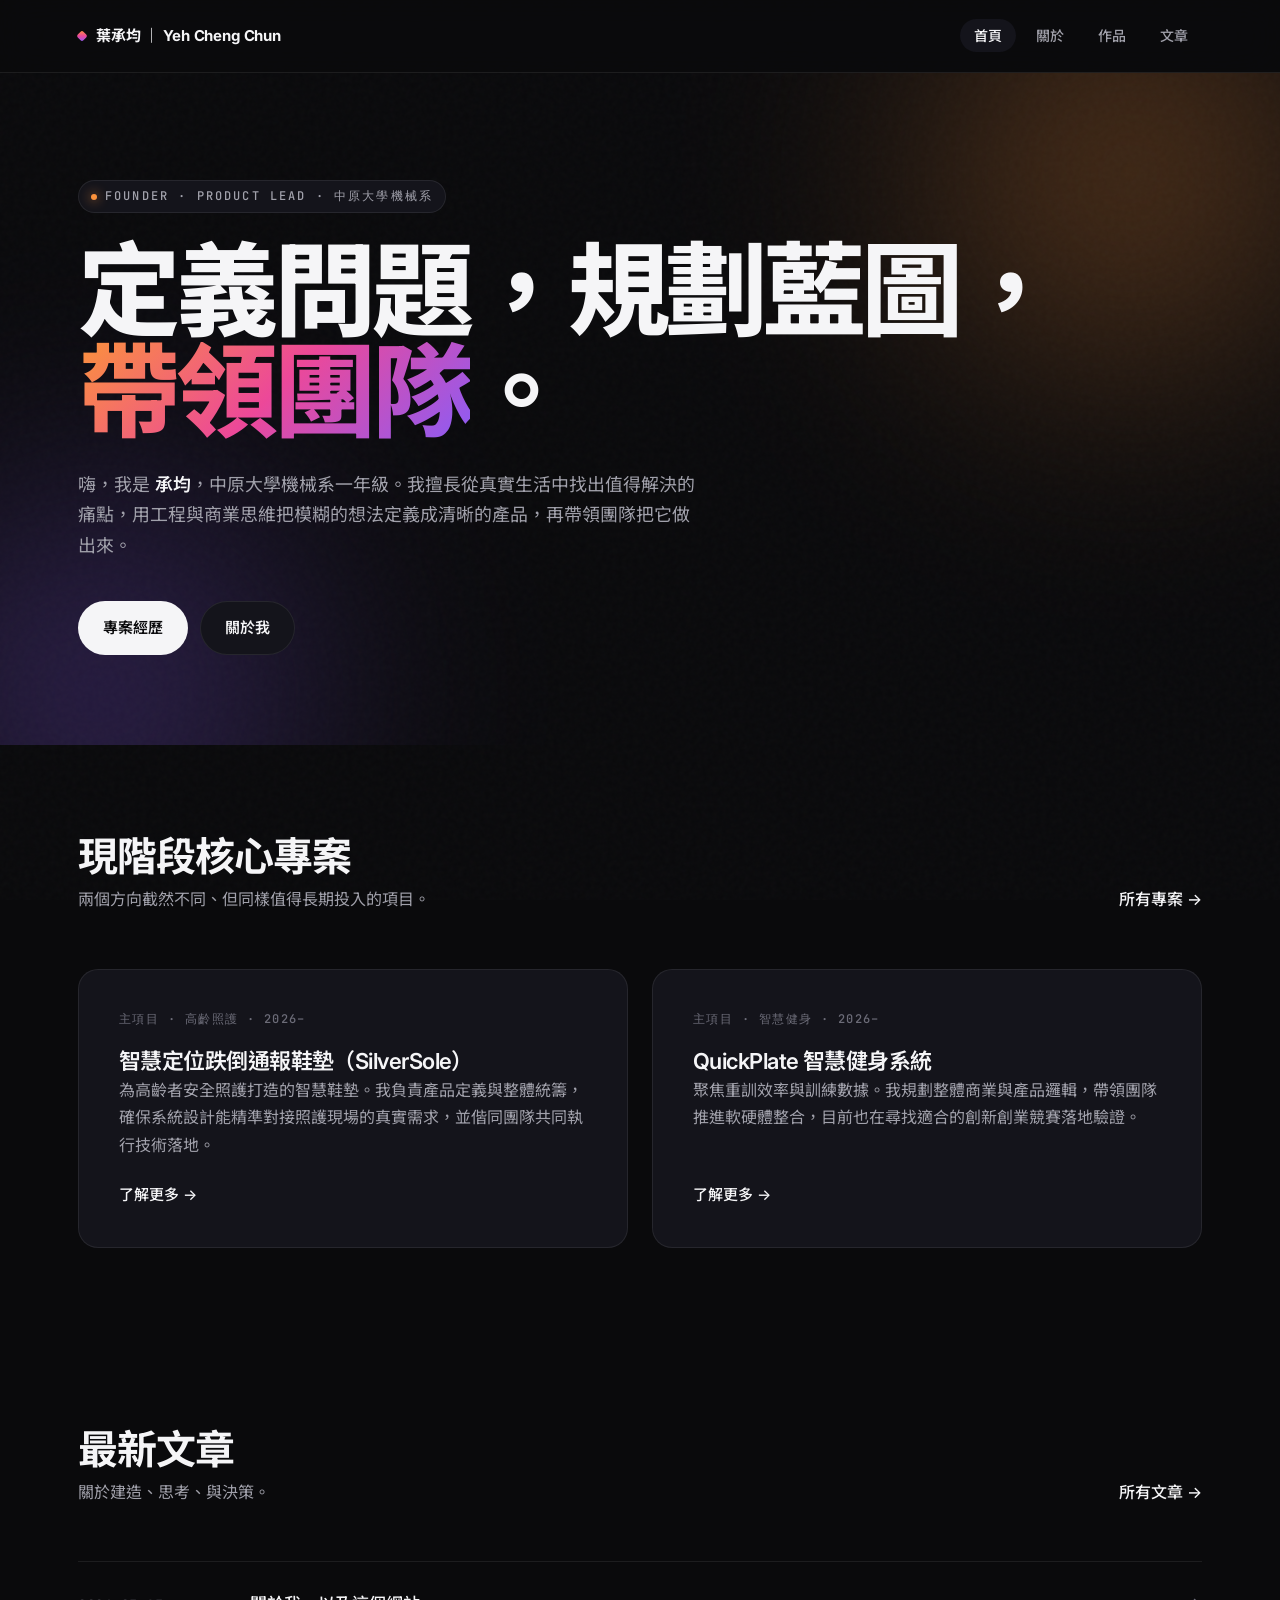
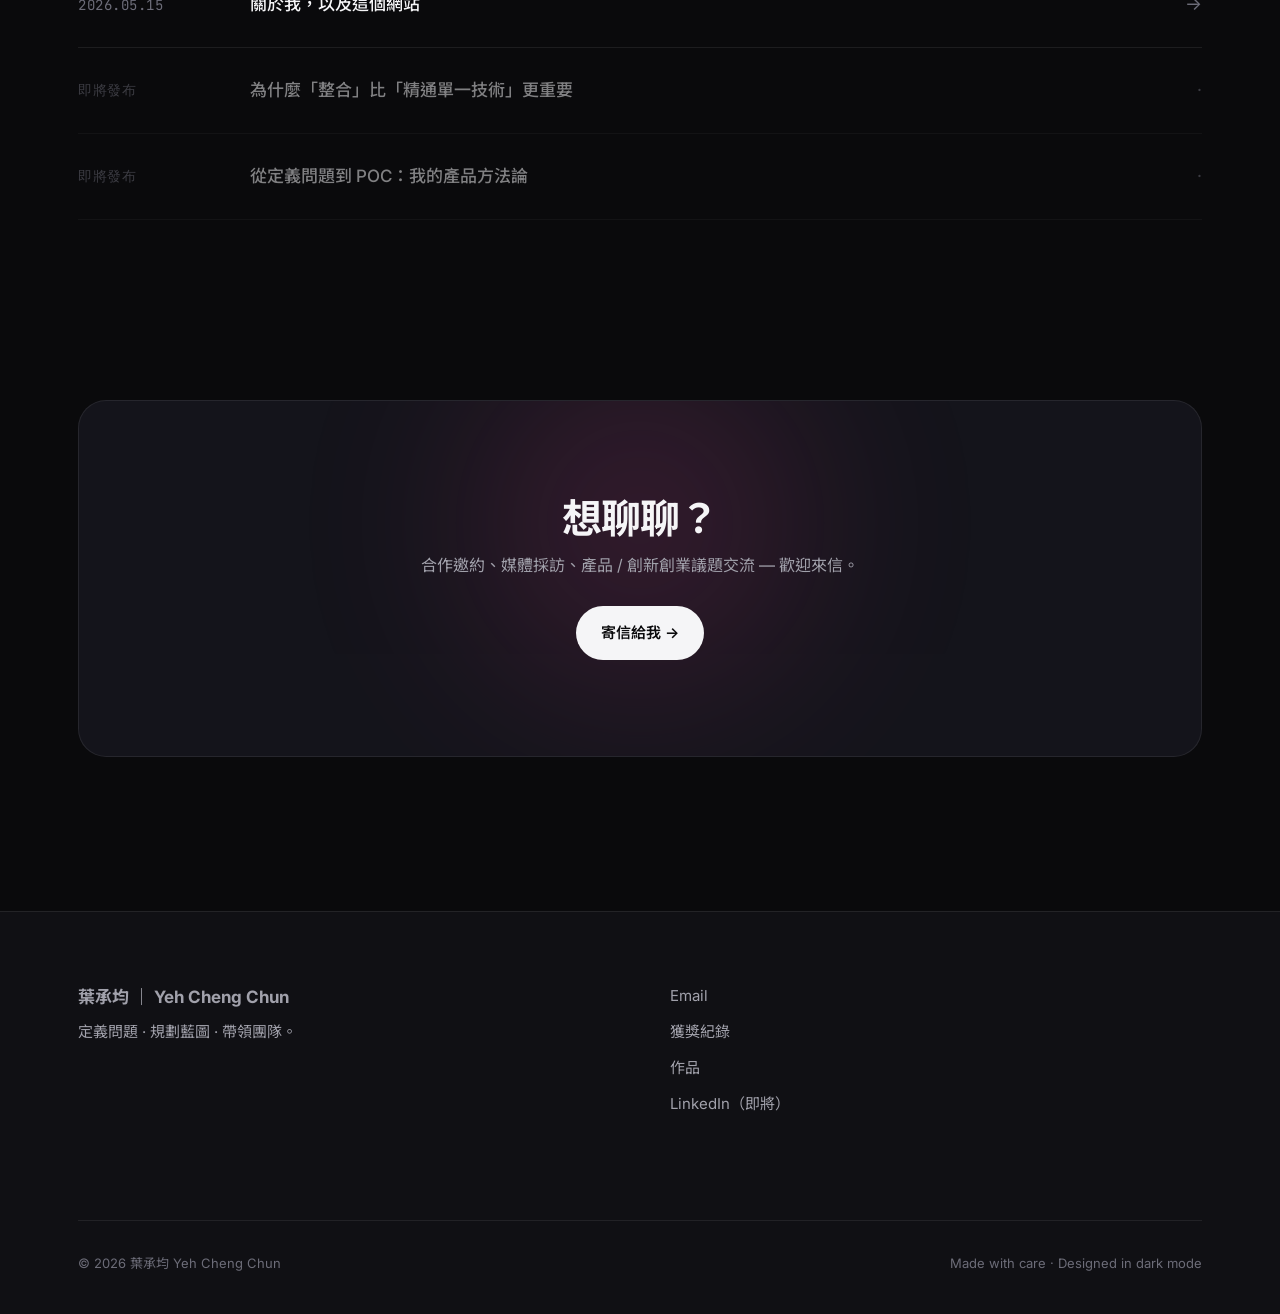
==== index.html @ b26250c7 "Initial commit: personal site (HTML/CSS/JS)" ====
<!DOCTYPE html>
<html lang="zh-Hant">
<head>
  <meta charset="UTF-8" />
  <meta name="viewport" content="width=device-width, initial-scale=1.0" />
  <meta name="description" content="葉承均 Yeh Cheng Chun — 大一學生、團隊發起人、產品規劃者。定義問題、規劃藍圖、帶領團隊。" />
  <meta name="theme-color" content="#0a0a0c" />
  <title>葉承均 Yeh Cheng Chun</title>
  <link rel="preconnect" href="https://fonts.googleapis.com" />
  <link rel="preconnect" href="https://fonts.gstatic.com" crossorigin />
  <link href="https://fonts.googleapis.com/css2?family=Inter:wght@400;500;600;700;800;900&family=JetBrains+Mono:wght@400;500;600&family=Noto+Sans+TC:wght@400;500;700;900&display=swap" rel="stylesheet" />
  <link rel="stylesheet" href="css/style.css" />
</head>
<body>
  <header class="site-header">
    <div class="container header-inner">
      <a href="index.html" class="brand">葉承均 ｜ Yeh Cheng Chun</a>
      <nav class="site-nav" aria-label="主導覽">
        <button class="nav-toggle" aria-expanded="false" aria-controls="primary-nav">
          <span class="sr-only">開啟選單</span>
          <span class="hamburger"></span>
        </button>
        <ul id="primary-nav" class="nav-list">
          <li><a href="index.html" class="active">首頁</a></li>
          <li><a href="about.html">關於</a></li>
          <li><a href="portfolio.html">作品</a></li>
          <li><a href="blog.html">文章</a></li>
        </ul>
      </nav>
    </div>
  </header>

  <main>
    <section class="hero">
      <div class="container">
        <span class="eyebrow hero-eyebrow">Founder · Product Lead · 中原大學機械系</span>
        <h1 class="hero-title reveal">
          定義問題，規劃藍圖，<br />
          <span class="gradient-text">帶領團隊</span>。
        </h1>
        <p class="hero-lead reveal">
          嗨，我是 <strong>承均</strong>，中原大學機械系一年級。我擅長從真實生活中找出值得解決的痛點，用工程與商業思維把模糊的想法定義成清晰的產品，再帶領團隊把它做出來。
        </p>
        <div class="hero-actions reveal">
          <a href="portfolio.html" class="btn btn-primary"><span>專案經歷</span></a>
          <a href="about.html" class="btn btn-ghost">關於我</a>
        </div>
      </div>
    </section>

    <section class="section">
      <div class="container">
        <div class="section-header reveal">
          <div>
            <h2>現階段核心專案</h2>
            <p>兩個方向截然不同、但同樣值得長期投入的項目。</p>
          </div>
          <a href="portfolio.html" class="text-link">所有專案 →</a>
        </div>
        <div class="grid grid-2">
          <article class="card card-lg reveal">
            <p class="card-tag">主項目 · 高齡照護 · 2026–</p>
            <h3 class="card-title">智慧定位跌倒通報鞋墊（SilverSole）</h3>
            <p class="card-desc">為高齡者安全照護打造的智慧鞋墊。我負責產品定義與整體統籌，確保系統設計能精準對接照護現場的真實需求，並偕同團隊共同執行技術落地。</p>
            <a href="portfolio.html#silversole" class="card-link">了解更多 →</a>
          </article>
          <article class="card card-lg reveal">
            <p class="card-tag">主項目 · 智慧健身 · 2026–</p>
            <h3 class="card-title">QuickPlate 智慧健身系統</h3>
            <p class="card-desc">聚焦重訓效率與訓練數據。我規劃整體商業與產品邏輯，帶領團隊推進軟硬體整合，目前也在尋找適合的創新創業競賽落地驗證。</p>
            <a href="portfolio.html#quickplate" class="card-link">了解更多 →</a>
          </article>
        </div>
      </div>
    </section>

    <section class="section">
      <div class="container">
        <div class="section-header reveal">
          <div>
            <h2>最新文章</h2>
            <p>關於建造、思考、與決策。</p>
          </div>
          <a href="blog.html" class="text-link">所有文章 →</a>
        </div>
        <ul class="post-list reveal">
          <li class="post-item">
            <a href="blog/welcome.html" class="post-row">
              <span class="post-date">2026.05.15</span>
              <span class="post-title">關於我，以及這個網站</span>
              <span class="post-arrow">→</span>
            </a>
          </li>
          <li class="post-item placeholder">
            <div class="post-row">
              <span class="post-date">即將發布</span>
              <span class="post-title">為什麼「整合」比「精通單一技術」更重要</span>
              <span class="post-arrow">·</span>
            </div>
          </li>
          <li class="post-item placeholder">
            <div class="post-row">
              <span class="post-date">即將發布</span>
              <span class="post-title">從定義問題到 POC：我的產品方法論</span>
              <span class="post-arrow">·</span>
            </div>
          </li>
        </ul>
      </div>
    </section>

    <section class="section cta-section">
      <div class="container">
        <div class="cta-card reveal">
          <h2>想聊聊？</h2>
          <p>合作邀約、媒體採訪、產品 / 創新創業議題交流 — 歡迎來信。</p>
          <a href="mailto:ricky951102@gmail.com" class="btn btn-primary"><span>寄信給我 →</span></a>
        </div>
      </div>
    </section>
  </main>

  <footer class="site-footer">
    <div class="container footer-inner">
      <div>
        <p class="footer-brand">葉承均 ｜ Yeh Cheng Chun</p>
        <p class="footer-desc">定義問題 · 規劃藍圖 · 帶領團隊。</p>
      </div>
      <div class="footer-links">
        <a href="mailto:ricky951102@gmail.com">Email</a>
        <a href="about.html#awards">獲獎紀錄</a>
        <a href="portfolio.html">作品</a>
        <a href="#" target="_blank" rel="noopener">LinkedIn（即將）</a>
      </div>
      <p class="footer-copy">
        <span>© <span id="year">2026</span> 葉承均 Yeh Cheng Chun</span>
        <span>Made with care · Designed in dark mode</span>
      </p>
    </div>
  </footer>

  <script src="js/main.js"></script>
</body>
</html>
---- css/style.css ----
/* =====================================================
   Ricky Yeh · 葉承均 Personal Site
   Design system v2 — dark, editorial, gradient accents
   ===================================================== */

/* ---------- Reset ---------- */
*, *::before, *::after { box-sizing: border-box; }
html { -webkit-text-size-adjust: 100%; -webkit-font-smoothing: antialiased; -moz-osx-font-smoothing: grayscale; scroll-behavior: smooth; }
body { margin: 0; min-height: 100vh; }
img, svg { max-width: 100%; display: block; }
button { font: inherit; cursor: pointer; background: none; border: 0; color: inherit; }
a { color: inherit; text-decoration: none; }
ul, ol { list-style: none; padding: 0; margin: 0; }

/* ---------- Tokens ---------- */
:root {
  /* Surfaces */
  --bg: #0a0a0c;
  --bg-soft: #101014;
  --surface: #14141b;
  --surface-2: #1a1a23;
  --border: rgba(255,255,255,0.08);
  --border-strong: rgba(255,255,255,0.16);

  /* Text */
  --text: #f5f5f7;
  --text-muted: #a1a1ab;
  --text-soft: #6c6c78;

  /* Accent gradient */
  --accent-1: #fb923c;   /* warm orange */
  --accent-2: #ec4899;   /* pink */
  --accent-3: #8b5cf6;   /* violet */
  --accent-glow: rgba(251,146,60,0.18);

  --gradient: linear-gradient(135deg, var(--accent-1) 0%, var(--accent-2) 50%, var(--accent-3) 100%);
  --gradient-soft: linear-gradient(135deg, rgba(251,146,60,0.10) 0%, rgba(236,72,153,0.10) 50%, rgba(139,92,246,0.10) 100%);

  /* Fonts */
  --font-sans: 'Inter', 'Noto Sans TC', -apple-system, BlinkMacSystemFont, 'Segoe UI', Roboto, 'Helvetica Neue', Arial, 'Microsoft JhengHei', sans-serif;
  --font-display: 'Inter', 'Noto Sans TC', sans-serif;
  --font-mono: 'JetBrains Mono', 'SF Mono', Monaco, Consolas, monospace;

  /* Layout */
  --container: 1180px;
  --container-narrow: 760px;
  --radius-sm: 6px;
  --radius: 12px;
  --radius-lg: 20px;
  --radius-xl: 28px;

  /* Motion */
  --ease: cubic-bezier(0.16, 1, 0.3, 1);
  --transition: 250ms var(--ease);
}

/* ---------- Base ---------- */
body {
  font-family: var(--font-sans);
  background: var(--bg);
  color: var(--text);
  line-height: 1.6;
  font-size: 16px;
  overflow-x: hidden;
}

/* Subtle noise/grain texture */
body::before {
  content: '';
  position: fixed;
  inset: 0;
  pointer-events: none;
  z-index: 1;
  opacity: 0.025;
  background-image: url("data:image/svg+xml,%3Csvg viewBox='0 0 200 200' xmlns='http://www.w3.org/2000/svg'%3E%3Cfilter id='n'%3E%3CfeTurbulence type='fractalNoise' baseFrequency='0.85' numOctaves='3' /%3E%3C/filter%3E%3Crect width='100%25' height='100%25' filter='url(%23n)' /%3E%3C/svg%3E");
}

.container {
  width: 100%;
  max-width: var(--container);
  margin: 0 auto;
  padding: 0 28px;
  position: relative;
  z-index: 2;
}
.container.narrow { max-width: var(--container-narrow); }

.sr-only {
  position: absolute; width: 1px; height: 1px; padding: 0; margin: -1px;
  overflow: hidden; clip: rect(0,0,0,0); white-space: nowrap; border: 0;
}

/* ---------- Typography ---------- */
h1, h2, h3, h4 {
  margin: 0 0 0.5em;
  font-family: var(--font-display);
  font-weight: 700;
  letter-spacing: -0.025em;
  line-height: 1.1;
  color: var(--text);
}
h1 { font-size: clamp(2.5rem, 6vw, 4.5rem); font-weight: 800; }
h2 { font-size: clamp(1.75rem, 3.5vw, 2.5rem); }
h3 { font-size: 1.25rem; font-weight: 600; }
p { margin: 0 0 1em; color: var(--text-muted); }
strong { color: var(--text); font-weight: 600; }

.eyebrow {
  display: inline-flex; align-items: center; gap: 8px;
  font-family: var(--font-mono);
  font-size: 0.75rem;
  font-weight: 500;
  letter-spacing: 0.18em;
  text-transform: uppercase;
  color: var(--text-muted);
  padding: 6px 12px;
  background: var(--surface);
  border: 1px solid var(--border);
  border-radius: 999px;
}
.eyebrow::before {
  content: '';
  width: 6px; height: 6px;
  background: var(--accent-1);
  border-radius: 50%;
  box-shadow: 0 0 12px var(--accent-1);
}

.lead {
  font-size: clamp(1.0625rem, 1.5vw, 1.25rem);
  color: var(--text-muted);
  line-height: 1.7;
  max-width: 640px;
}

.gradient-text {
  background: var(--gradient);
  -webkit-background-clip: text;
  background-clip: text;
  color: transparent;
  -webkit-text-fill-color: transparent;
}

.text-link {
  display: inline-flex; align-items: center; gap: 6px;
  color: var(--text);
  font-weight: 500;
  position: relative;
  transition: gap var(--transition), color var(--transition);
}
.text-link::after {
  content: '';
  position: absolute;
  left: 0; right: 0; bottom: -2px;
  height: 1px;
  background: linear-gradient(90deg, var(--accent-1), var(--accent-2));
  transform: scaleX(0);
  transform-origin: left;
  transition: transform var(--transition);
}
.text-link:hover { gap: 10px; }
.text-link:hover::after { transform: scaleX(1); }

/* ---------- Header ---------- */
.site-header {
  position: fixed;
  top: 0; left: 0; right: 0;
  z-index: 50;
  background: rgba(10,10,12,0.7);
  backdrop-filter: saturate(180%) blur(20px);
  -webkit-backdrop-filter: saturate(180%) blur(20px);
  border-bottom: 1px solid var(--border);
}
.header-inner {
  display: flex; align-items: center; justify-content: space-between;
  height: 72px;
}
.brand {
  font-weight: 700;
  font-size: 0.9375rem;
  letter-spacing: -0.01em;
  display: flex; align-items: center; gap: 10px;
}
.brand::before {
  content: '';
  width: 8px; height: 8px;
  background: var(--gradient);
  border-radius: 2px;
  transform: rotate(45deg);
}

.nav-list {
  display: flex; gap: 6px;
  align-items: center;
}
.nav-list a {
  font-size: 0.875rem; font-weight: 500;
  color: var(--text-muted);
  padding: 8px 14px;
  border-radius: 999px;
  transition: color var(--transition), background var(--transition);
}
.nav-list a:hover { color: var(--text); background: var(--surface); }
.nav-list a.active {
  color: var(--text);
  background: var(--surface);
}

.nav-toggle {
  display: none;
  width: 40px; height: 40px;
  align-items: center; justify-content: center;
  border-radius: 999px;
  background: var(--surface);
  border: 1px solid var(--border);
}
.hamburger,
.hamburger::before,
.hamburger::after {
  display: block; width: 18px; height: 1.5px;
  background: var(--text);
  position: relative;
  transition: transform var(--transition), background var(--transition);
}
.hamburger::before, .hamburger::after { content: ''; position: absolute; left: 0; }
.hamburger::before { top: -5px; }
.hamburger::after { top: 5px; }
.nav-toggle[aria-expanded="true"] .hamburger { background: transparent; }
.nav-toggle[aria-expanded="true"] .hamburger::before { transform: translateY(5px) rotate(45deg); }
.nav-toggle[aria-expanded="true"] .hamburger::after { transform: translateY(-5px) rotate(-45deg); }

main { padding-top: 72px; }

/* ---------- Hero ---------- */
.hero {
  position: relative;
  padding: clamp(80px, 12vh, 140px) 0 clamp(60px, 10vh, 100px);
  overflow: hidden;
}
.hero::before,
.hero::after {
  content: '';
  position: absolute;
  width: 600px; height: 600px;
  border-radius: 50%;
  filter: blur(120px);
  opacity: 0.4;
  pointer-events: none;
  z-index: 0;
}
.hero::before {
  top: -200px; right: -150px;
  background: radial-gradient(circle, var(--accent-1) 0%, transparent 70%);
}
.hero::after {
  bottom: -250px; left: -200px;
  background: radial-gradient(circle, var(--accent-3) 0%, transparent 70%);
}
.hero .container { position: relative; z-index: 2; }
.hero-eyebrow { margin-bottom: 28px; }
.hero-title {
  margin: 0 0 28px;
  font-size: clamp(2.75rem, 8vw, 6.5rem);
  font-weight: 800;
  letter-spacing: -0.04em;
  line-height: 0.98;
  max-width: 1000px;
}
.hero-title .gradient-text { display: inline-block; }
.hero-lead {
  font-size: clamp(1.0625rem, 1.4vw, 1.25rem);
  color: var(--text-muted);
  max-width: 620px;
  margin-bottom: 40px;
  line-height: 1.7;
}
.hero-actions {
  display: flex; gap: 12px; flex-wrap: wrap;
}

/* Stats row in hero */
.stats {
  margin-top: clamp(60px, 8vh, 96px);
  display: grid;
  grid-template-columns: repeat(auto-fit, minmax(140px, 1fr));
  gap: 1px;
  background: var(--border);
  border: 1px solid var(--border);
  border-radius: var(--radius-lg);
  overflow: hidden;
}
.stat {
  background: var(--bg);
  padding: 32px 24px;
  transition: background var(--transition);
}
.stat:hover { background: var(--surface); }
.stat-value {
  font-size: clamp(2rem, 4vw, 3rem);
  font-weight: 800;
  letter-spacing: -0.04em;
  line-height: 1;
  margin-bottom: 8px;
  background: var(--gradient);
  -webkit-background-clip: text;
  background-clip: text;
  color: transparent;
  -webkit-text-fill-color: transparent;
}
.stat-label {
  font-size: 0.8125rem;
  color: var(--text-muted);
  letter-spacing: 0.02em;
}

/* ---------- Buttons ---------- */
.btn {
  display: inline-flex; align-items: center; justify-content: center;
  gap: 8px;
  padding: 14px 24px;
  font-size: 0.9375rem; font-weight: 600;
  border-radius: 999px;
  border: 1px solid transparent;
  transition: all var(--transition);
  cursor: pointer;
}
.btn-primary {
  background: var(--text);
  color: var(--bg);
  position: relative;
  overflow: hidden;
}
.btn-primary::before {
  content: '';
  position: absolute;
  inset: 0;
  background: var(--gradient);
  opacity: 0;
  transition: opacity var(--transition);
  z-index: 0;
}
.btn-primary > * { position: relative; z-index: 1; }
.btn-primary:hover { color: var(--text); transform: translateY(-1px); }
.btn-primary:hover::before { opacity: 1; }

.btn-ghost {
  background: var(--surface);
  color: var(--text);
  border-color: var(--border);
}
.btn-ghost:hover {
  background: var(--surface-2);
  border-color: var(--border-strong);
  transform: translateY(-1px);
}

/* ---------- Page Hero ---------- */
.page-hero {
  position: relative;
  padding: clamp(72px, 10vh, 120px) 0 clamp(48px, 6vh, 80px);
  border-bottom: 1px solid var(--border);
}
.page-hero::before {
  content: '';
  position: absolute;
  top: -100px; right: -100px;
  width: 400px; height: 400px;
  border-radius: 50%;
  background: radial-gradient(circle, var(--accent-2) 0%, transparent 70%);
  filter: blur(100px);
  opacity: 0.2;
  pointer-events: none;
  z-index: 0;
}
.page-hero .container { position: relative; z-index: 2; }
.page-hero .eyebrow { margin-bottom: 24px; }
.page-hero h1 { margin-bottom: 16px; }

/* ---------- Sections ---------- */
.section {
  padding: clamp(64px, 10vh, 120px) 0;
  position: relative;
}
.section-header {
  display: flex; align-items: end; justify-content: space-between;
  gap: 24px; flex-wrap: wrap;
  margin-bottom: 56px;
}
.section-header h2 { margin: 0; }
.section-header p { margin: 8px 0 0; max-width: 520px; }

/* ---------- Cards / Grid ---------- */
.grid { display: grid; gap: 24px; }
.grid-2 { grid-template-columns: repeat(auto-fit, minmax(340px, 1fr)); }
.grid-3 { grid-template-columns: repeat(auto-fit, minmax(280px, 1fr)); }

.card {
  position: relative;
  background: var(--surface);
  border: 1px solid var(--border);
  border-radius: var(--radius-lg);
  padding: 32px;
  display: flex; flex-direction: column;
  transition: transform var(--transition), border-color var(--transition), background var(--transition);
  overflow: hidden;
}
.card::before {
  content: '';
  position: absolute;
  inset: 0;
  background: var(--gradient-soft);
  opacity: 0;
  transition: opacity var(--transition);
  pointer-events: none;
}
.card:hover {
  transform: translateY(-4px);
  border-color: var(--border-strong);
}
.card:hover::before { opacity: 1; }
.card > * { position: relative; z-index: 1; }

.card-lg { padding: 40px; }
.card-tag {
  font-family: var(--font-mono);
  font-size: 0.75rem; font-weight: 500;
  letter-spacing: 0.12em;
  text-transform: uppercase;
  color: var(--text-soft);
  margin: 0 0 20px;
}
.card-title { margin: 0 0 4px; font-size: 1.375rem; }
.card-subtitle {
  font-size: 0.9375rem;
  color: var(--text-muted);
  font-weight: 500;
  letter-spacing: 0.01em;
  margin: 0 0 20px;
  padding-left: 12px;
  border-left: 2px solid;
  border-image: linear-gradient(180deg, var(--accent-1), var(--accent-2)) 1;
}
.card-desc { color: var(--text-muted); margin: 0 0 24px; flex: 1; line-height: 1.7; }
.card-link {
  display: inline-flex; align-items: center; gap: 6px;
  font-weight: 500; font-size: 0.9375rem;
  color: var(--text);
  transition: gap var(--transition), color var(--transition);
}
.card-link:hover { gap: 10px; color: var(--accent-1); }

.card-meta {
  margin: 24px 0 0;
  padding-top: 24px;
  border-top: 1px solid var(--border);
  font-size: 0.875rem;
  color: var(--text-muted);
}
.card-meta li {
  display: flex; gap: 12px;
  padding: 6px 0;
}
.card-meta li::before {
  content: '·';
  color: var(--accent-1);
  font-weight: 700;
}
.card-meta a { color: var(--text); border-bottom: 1px solid var(--border); }
.card-meta a:hover { border-bottom-color: var(--accent-1); }

/* ---------- Post List ---------- */
.post-list {
  border-top: 1px solid var(--border);
}
.post-item {
  border-bottom: 1px solid var(--border);
  position: relative;
  transition: background var(--transition);
}
.post-item:hover { background: var(--surface); }
.post-row {
  display: grid;
  grid-template-columns: 140px 1fr auto;
  gap: 32px;
  align-items: center;
  padding: 28px 0;
  transition: padding var(--transition);
}
.post-item a.post-row:hover { padding-left: 16px; padding-right: 16px; }
.post-date {
  font-family: var(--font-mono);
  font-size: 0.875rem;
  color: var(--text-soft);
  letter-spacing: 0.04em;
}
.post-title {
  font-size: 1.0625rem;
  font-weight: 500;
  color: var(--text);
}
.post-arrow {
  color: var(--text-soft);
  font-size: 1.125rem;
}
.post-list-full .post-excerpt {
  color: var(--text-muted);
  margin: -12px 0 24px 172px;
  font-size: 0.9375rem;
}
.post-item.placeholder { opacity: 0.5; }
.post-item.placeholder:hover { background: transparent; }
.post-item.placeholder .post-row:hover { padding-left: 0; padding-right: 0; }

/* ---------- Bullet list ---------- */
.bullet-list {
  margin: 0 0 1.5em;
}
.bullet-list li {
  position: relative;
  padding: 4px 0 4px 24px;
  color: var(--text-muted);
  line-height: 1.7;
}
.bullet-list li::before {
  content: '';
  position: absolute;
  left: 0; top: 14px;
  width: 8px; height: 1px;
  background: var(--accent-1);
}
.bullet-list li strong { color: var(--text); }

/* ---------- Tags ---------- */
.tags { display: flex; flex-wrap: wrap; gap: 8px; margin: 0 0 2em; }
.tag {
  font-size: 0.8125rem;
  padding: 6px 14px;
  background: var(--surface);
  border: 1px solid var(--border);
  border-radius: 999px;
  color: var(--text-muted);
  transition: all var(--transition);
}
.tag:hover {
  border-color: var(--accent-1);
  color: var(--text);
}

/* ---------- Awards ---------- */
.sub-h {
  display: flex; align-items: center; gap: 12px;
  font-family: var(--font-mono);
  font-size: 0.8125rem;
  font-weight: 600;
  text-transform: uppercase;
  letter-spacing: 0.14em;
  color: var(--text-muted);
  margin: 3em 0 1.25em;
}
.sub-h::before {
  content: '';
  width: 24px; height: 1px;
  background: linear-gradient(90deg, var(--accent-1), transparent);
}

.muted-note {
  font-size: 0.9375rem;
  color: var(--text-soft);
  margin: -0.5em 0 1.5em;
}

.award-list {
  display: flex;
  flex-direction: column;
  gap: 0;
  border-top: 1px solid var(--border);
}
.award-list li {
  display: grid;
  grid-template-columns: 80px 1fr;
  gap: 24px;
  align-items: center;
  padding: 18px 4px;
  border-bottom: 1px solid var(--border);
  transition: padding var(--transition), background var(--transition);
}
.award-list li:hover {
  padding-left: 12px;
  padding-right: 12px;
  background: var(--surface);
}
.award-rank {
  font-family: var(--font-mono);
  font-size: 0.6875rem; font-weight: 700;
  letter-spacing: 0.06em;
  padding: 5px 0;
  border-radius: 999px;
  text-align: center;
  text-transform: uppercase;
}
.award-rank.rank-gold {
  background: var(--gradient);
  color: var(--bg);
}
.award-rank.rank-silver {
  background: var(--surface-2);
  color: var(--text);
  border: 1px solid var(--border-strong);
}
.award-rank.rank-honor,
.award-rank:not(.rank-gold):not(.rank-silver) {
  background: var(--surface);
  color: var(--text-muted);
  border: 1px solid var(--border);
}

/* ---------- CTA Section ---------- */
.cta-section {
  position: relative;
  overflow: hidden;
}
.cta-card {
  position: relative;
  border-radius: var(--radius-xl);
  padding: clamp(48px, 8vw, 96px) clamp(32px, 6vw, 64px);
  background: var(--surface);
  border: 1px solid var(--border);
  text-align: center;
  overflow: hidden;
}
.cta-card::before {
  content: '';
  position: absolute;
  top: -50%; left: 50%;
  width: 600px; height: 600px;
  transform: translateX(-50%);
  background: radial-gradient(circle, var(--accent-2) 0%, transparent 60%);
  filter: blur(80px);
  opacity: 0.2;
  pointer-events: none;
}
.cta-card > * { position: relative; z-index: 1; }
.cta-card h2 { margin: 0 0 12px; }
.cta-card p { margin: 0 auto 28px; max-width: 480px; }

/* ---------- Post Article ---------- */
.post { padding: 64px 0 96px; }
.post-header {
  margin-bottom: 56px;
  padding-bottom: 40px;
  border-bottom: 1px solid var(--border);
}
.post-header .post-date {
  display: block;
  margin-bottom: 24px;
}
.post-header h1 {
  font-size: clamp(2rem, 5vw, 3.5rem);
  margin-bottom: 16px;
}
.post-subtitle {
  font-size: 1.25rem;
  color: var(--text-muted);
  margin: 0;
}
.post-body {
  font-size: 1.0625rem;
  line-height: 1.8;
  color: var(--text-muted);
}
.post-body > * { color: var(--text-muted); }
.post-body h2 {
  font-size: 1.75rem;
  margin: 2.5em 0 0.75em;
  color: var(--text);
}
.post-body h3 {
  font-size: 1.25rem;
  margin: 2em 0 0.5em;
  color: var(--text);
}
.post-body strong { color: var(--text); }
.post-body a {
  color: var(--text);
  border-bottom: 1px solid var(--border-strong);
  transition: border-color var(--transition);
}
.post-body a:hover { border-bottom-color: var(--accent-1); }
.post-body ul, .post-body ol { padding-left: 1.5em; margin-bottom: 1.5em; }
.post-body ul li, .post-body ol li {
  margin-bottom: 0.5em;
  position: relative;
}
.post-body ul { list-style: none; padding-left: 0; }
.post-body ul li {
  padding-left: 24px;
}
.post-body ul li::before {
  content: '';
  position: absolute;
  left: 0; top: 14px;
  width: 8px; height: 1px;
  background: var(--accent-1);
}
.post-body blockquote {
  border-left: 2px solid;
  border-image: var(--gradient) 1;
  padding: 4px 0 4px 28px;
  margin: 2em 0;
  color: var(--text);
  font-size: 1.125rem;
  font-style: italic;
}
.post-body code {
  background: var(--surface);
  padding: 2px 8px;
  border-radius: var(--radius-sm);
  font-size: 0.9em;
  font-family: var(--font-mono);
  color: var(--accent-1);
}
.post-body pre {
  background: var(--surface);
  border: 1px solid var(--border);
  padding: 20px;
  border-radius: var(--radius);
  overflow-x: auto;
  font-size: 0.875rem;
}
.post-body pre code { background: none; padding: 0; color: var(--text); }

.post-nav {
  margin-top: 64px;
  padding-top: 32px;
  border-top: 1px solid var(--border);
}

/* ---------- Footer ---------- */
.site-footer {
  border-top: 1px solid var(--border);
  padding: 72px 0 40px;
  margin-top: 64px;
  background: var(--bg-soft);
  position: relative;
}
.footer-inner {
  display: grid;
  grid-template-columns: 1fr 1fr;
  gap: 48px;
  align-items: start;
}
.footer-brand {
  font-weight: 700;
  margin: 0 0 8px;
  font-size: 1.0625rem;
}
.footer-desc {
  color: var(--text-muted);
  margin: 0;
  font-size: 0.9375rem;
  max-width: 320px;
}
.footer-links {
  display: flex; flex-direction: column; gap: 12px;
  font-size: 0.9375rem;
}
.footer-links a {
  color: var(--text-muted);
  display: inline-flex; align-items: center; gap: 8px;
  transition: color var(--transition);
  width: fit-content;
}
.footer-links a:hover { color: var(--text); }
.footer-links a::before {
  content: '→';
  opacity: 0; margin-right: -16px;
  transition: opacity var(--transition), margin var(--transition);
}
.footer-links a:hover::before { opacity: 1; margin-right: 0; }
.footer-copy {
  grid-column: 1 / -1;
  font-size: 0.8125rem;
  color: var(--text-soft);
  margin: 56px 0 0;
  padding-top: 32px;
  border-top: 1px solid var(--border);
  display: flex;
  justify-content: space-between;
  flex-wrap: wrap;
  gap: 12px;
}

/* ---------- Reveal on scroll ---------- */
.reveal {
  opacity: 0;
  transform: translateY(24px);
  transition: opacity 700ms var(--ease), transform 700ms var(--ease);
}
.reveal.is-visible {
  opacity: 1;
  transform: translateY(0);
}

/* ---------- Responsive ---------- */
@media (max-width: 768px) {
  .container { padding: 0 20px; }
  .nav-toggle { display: flex; }
  .nav-list {
    position: absolute;
    top: 72px; left: 0; right: 0;
    flex-direction: column;
    gap: 4px;
    padding: 16px 20px 24px;
    background: rgba(10,10,12,0.95);
    backdrop-filter: blur(20px);
    -webkit-backdrop-filter: blur(20px);
    border-bottom: 1px solid var(--border);
    display: none;
  }
  .nav-list.open { display: flex; }
  .nav-list a {
    width: 100%;
    padding: 14px 16px;
    border-radius: var(--radius);
  }
  .hero { padding: 64px 0 48px; }
  .hero-title { font-size: clamp(2.5rem, 11vw, 3.5rem); }
  .stats { grid-template-columns: repeat(2, 1fr); }
  .stat { padding: 24px 16px; }
  .stat-value { font-size: 1.875rem; }
  .post-row {
    grid-template-columns: 1fr;
    gap: 6px; padding: 20px 0;
  }
  .post-arrow { display: none; }
  .post-list-full .post-excerpt { margin-left: 0; }
  .award-list li {
    grid-template-columns: 72px 1fr;
    gap: 16px;
    padding: 14px 4px;
  }
  .footer-inner { grid-template-columns: 1fr; gap: 32px; }
}

/* ---------- Print / Reduced motion ---------- */
@media (prefers-reduced-motion: reduce) {
  * { transition: none !important; animation: none !important; }
  .reveal { opacity: 1; transform: none; }
  html { scroll-behavior: auto; }
}
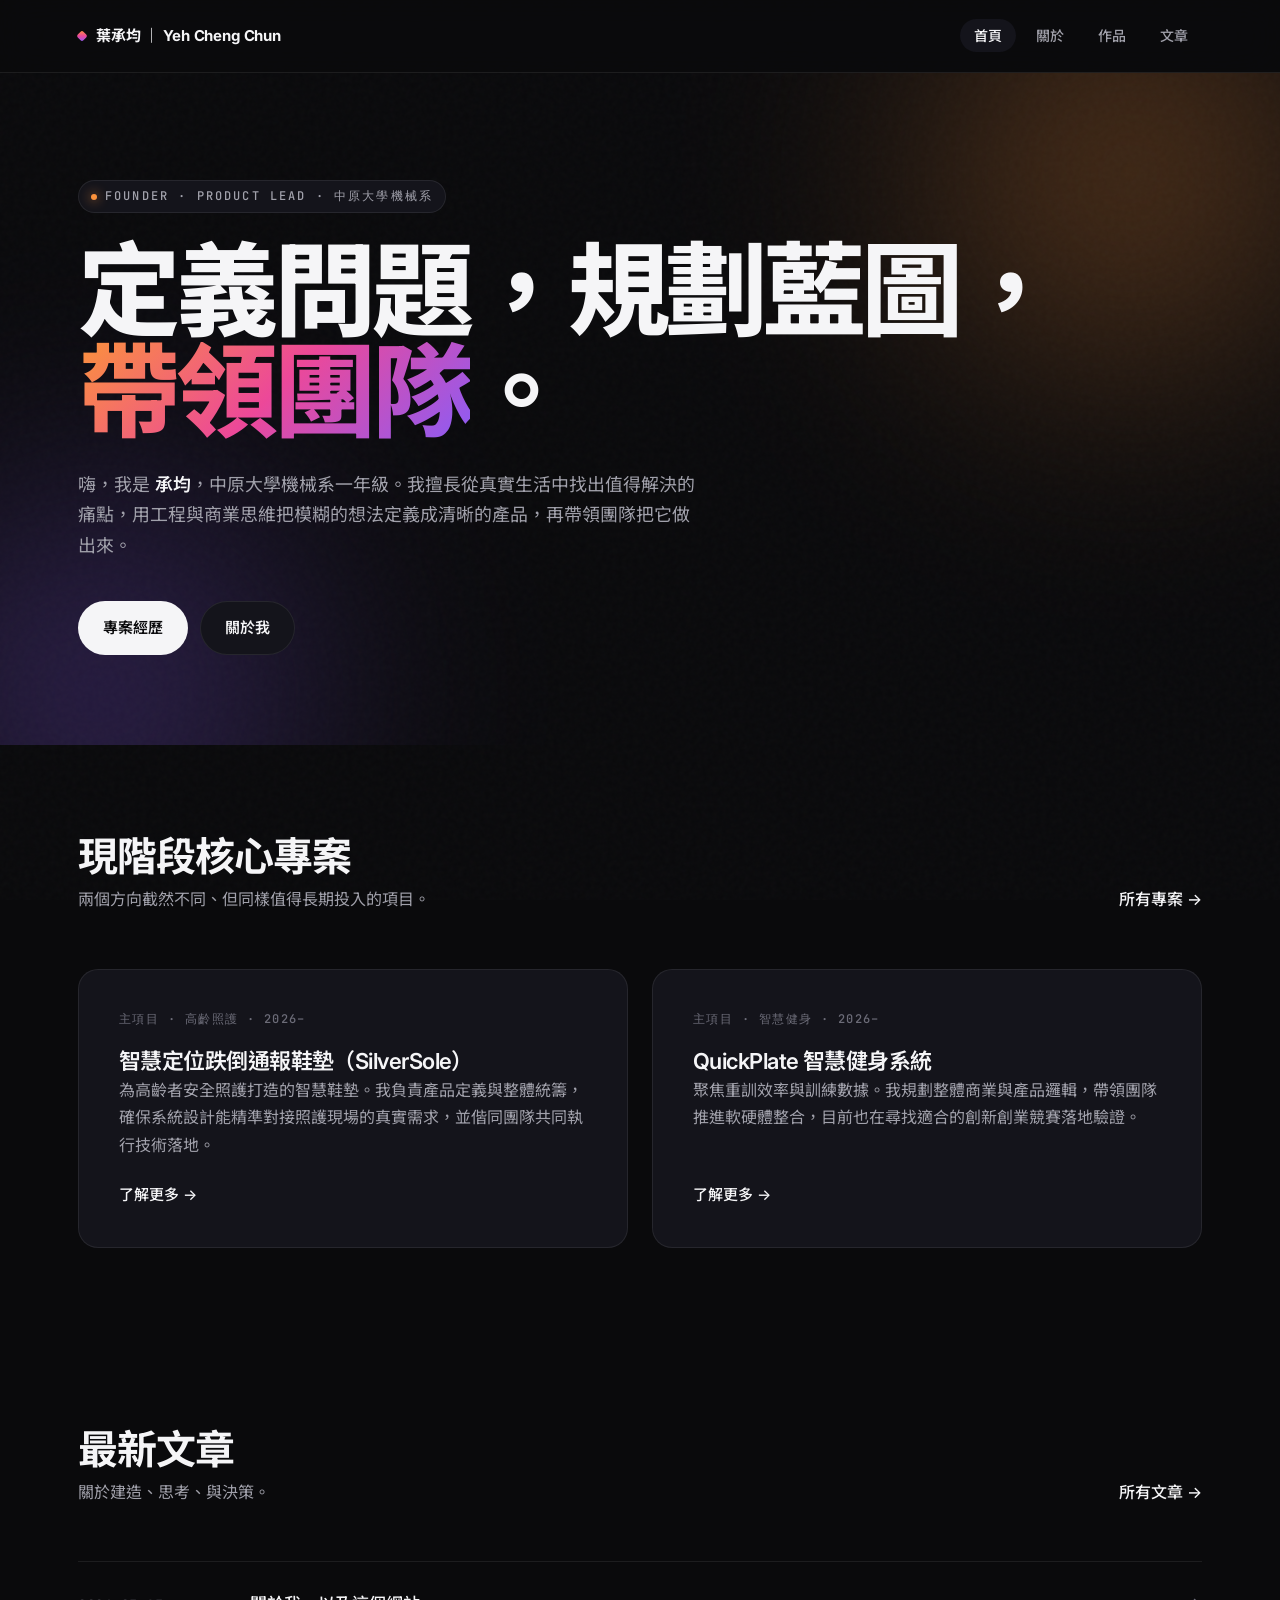
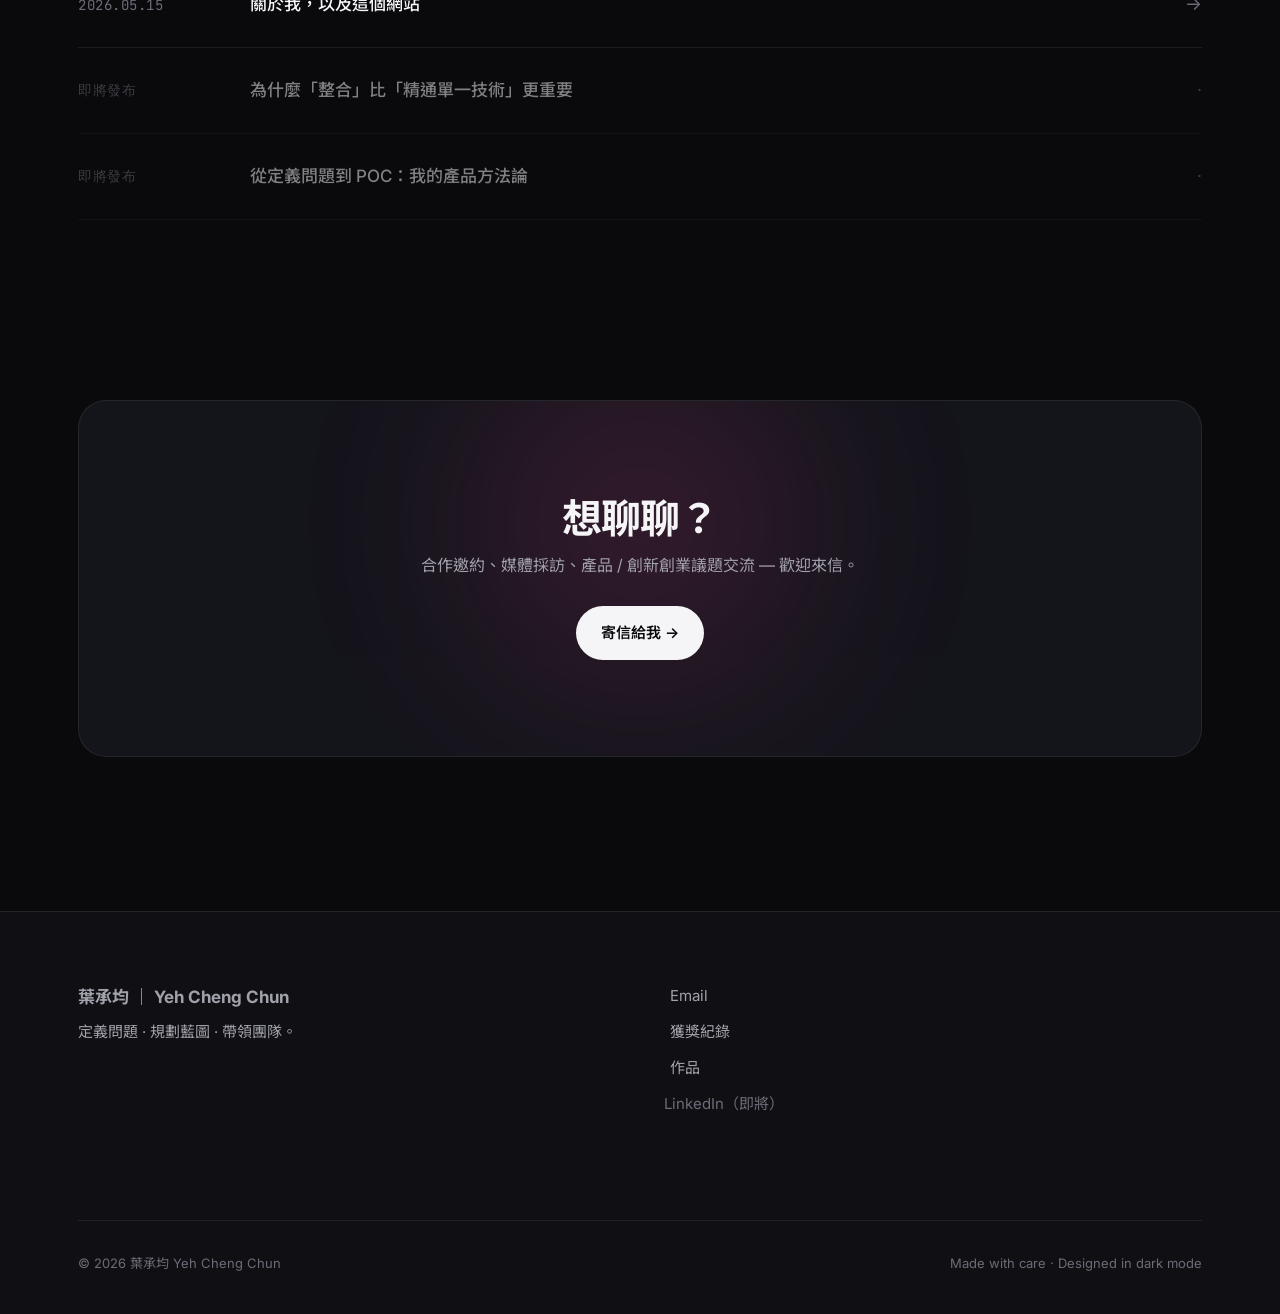
==== commit 902aaf6a: "新增大學競賽兩筆獲獎，並修掉幾個小屎山 - about.html 加入 2025 五創設計（入圍）與 LINE FRESH 2025（複賽） - 移除 footer 5 處死掉的 LinkedIn 連" ====
--- a/index.html
+++ b/index.html
@@ -130,7 +130,7 @@
         <a href="mailto:ricky951102@gmail.com">Email</a>
         <a href="about.html#awards">獲獎紀錄</a>
         <a href="portfolio.html">作品</a>
-        <a href="#" target="_blank" rel="noopener">LinkedIn（即將）</a>
+        <span class="footer-soon">LinkedIn（即將）</span>
       </div>
       <p class="footer-copy">
         <span>© <span id="year">2026</span> 葉承均 Yeh Cheng Chun</span>
--- a/css/style.css
+++ b/css/style.css
@@ -1,11 +1,12 @@
 /* =====================================================
-   Ricky Yeh · 葉承均 Personal Site
+   葉承均 Yeh Cheng Chun · Personal Site
    Design system v2 — dark, editorial, gradient accents
    ===================================================== */
 
 /* ---------- Reset ---------- */
 *, *::before, *::after { box-sizing: border-box; }
 html { -webkit-text-size-adjust: 100%; -webkit-font-smoothing: antialiased; -moz-osx-font-smoothing: grayscale; scroll-behavior: smooth; }
+[id] { scroll-margin-top: 88px; }
 body { margin: 0; min-height: 100vh; }
 img, svg { max-width: 100%; display: block; }
 button { font: inherit; cursor: pointer; background: none; border: 0; color: inherit; }
@@ -777,6 +778,12 @@
   transition: opacity var(--transition), margin var(--transition);
 }
 .footer-links a:hover::before { opacity: 1; margin-right: 0; }
+.footer-links .footer-soon {
+  color: var(--text-soft);
+  font-size: 0.9375rem;
+  width: fit-content;
+  cursor: default;
+}
 .footer-copy {
   grid-column: 1 / -1;
   font-size: 0.8125rem;
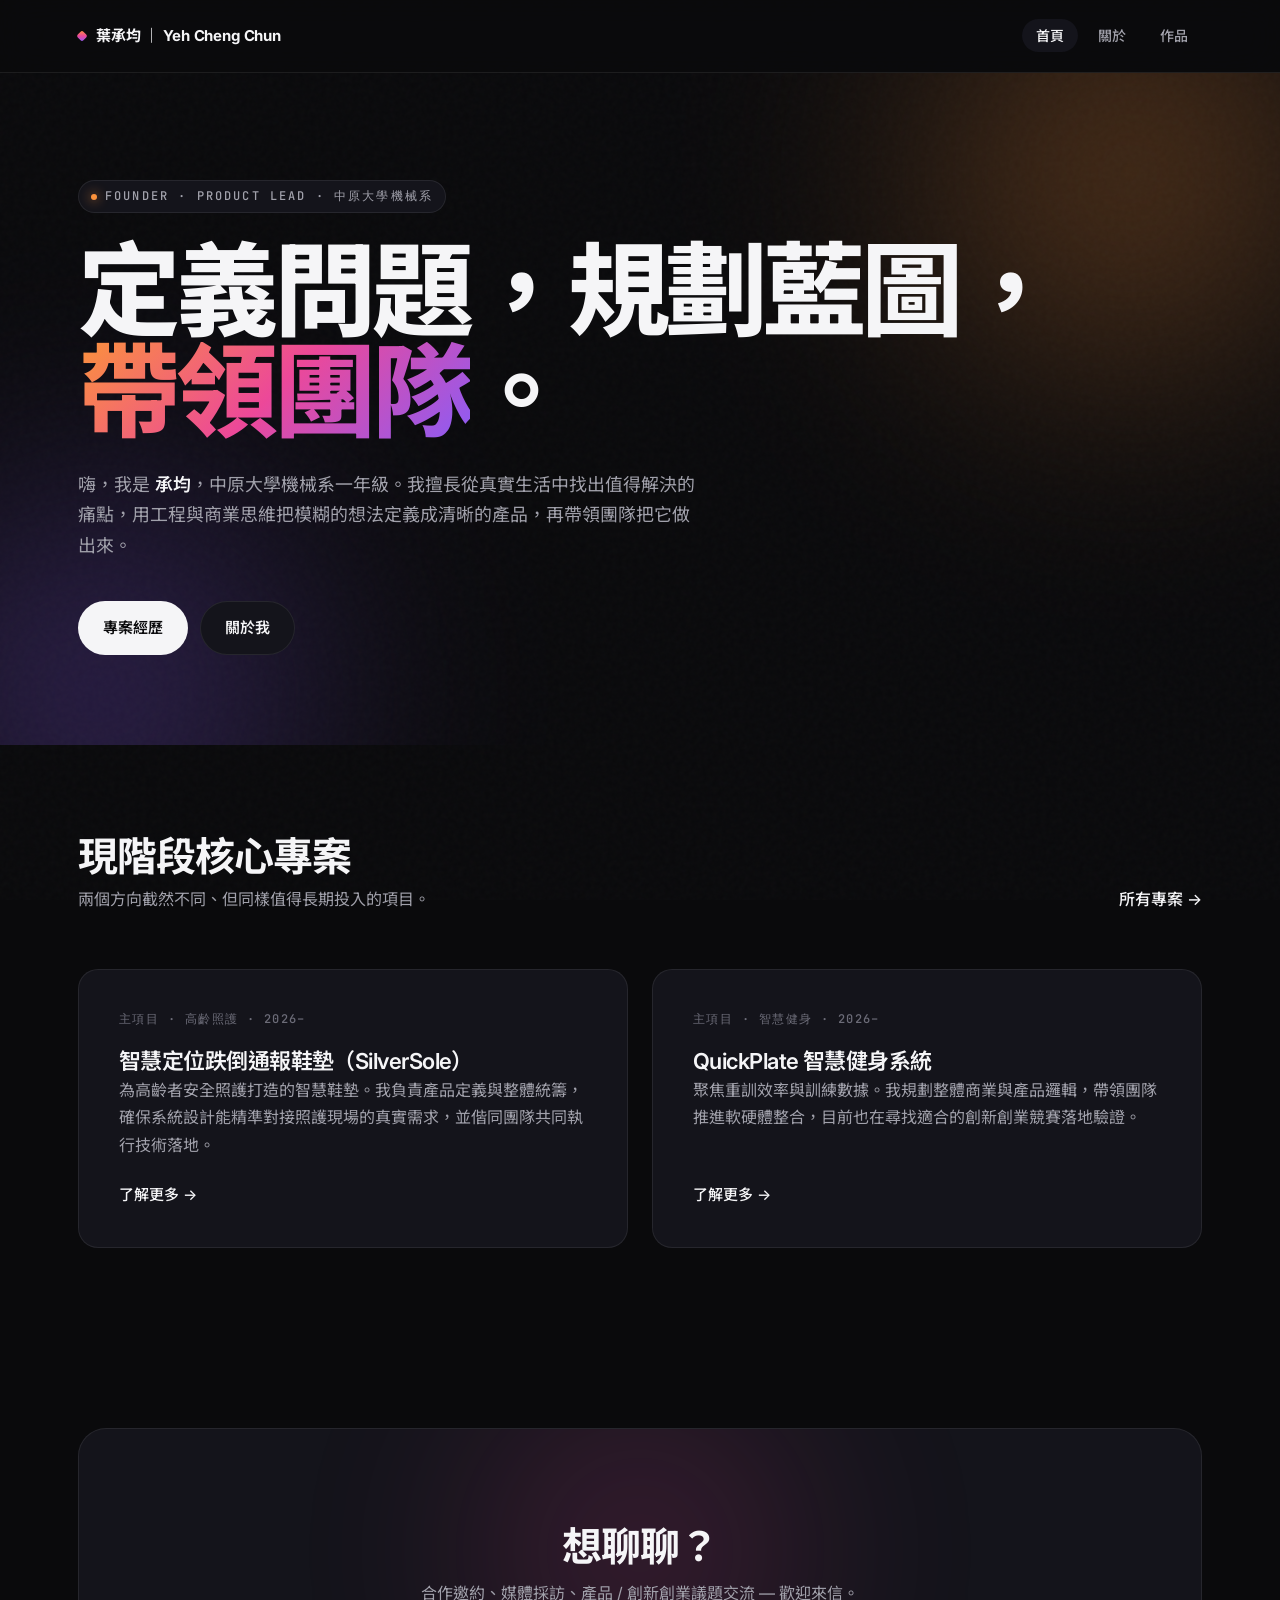
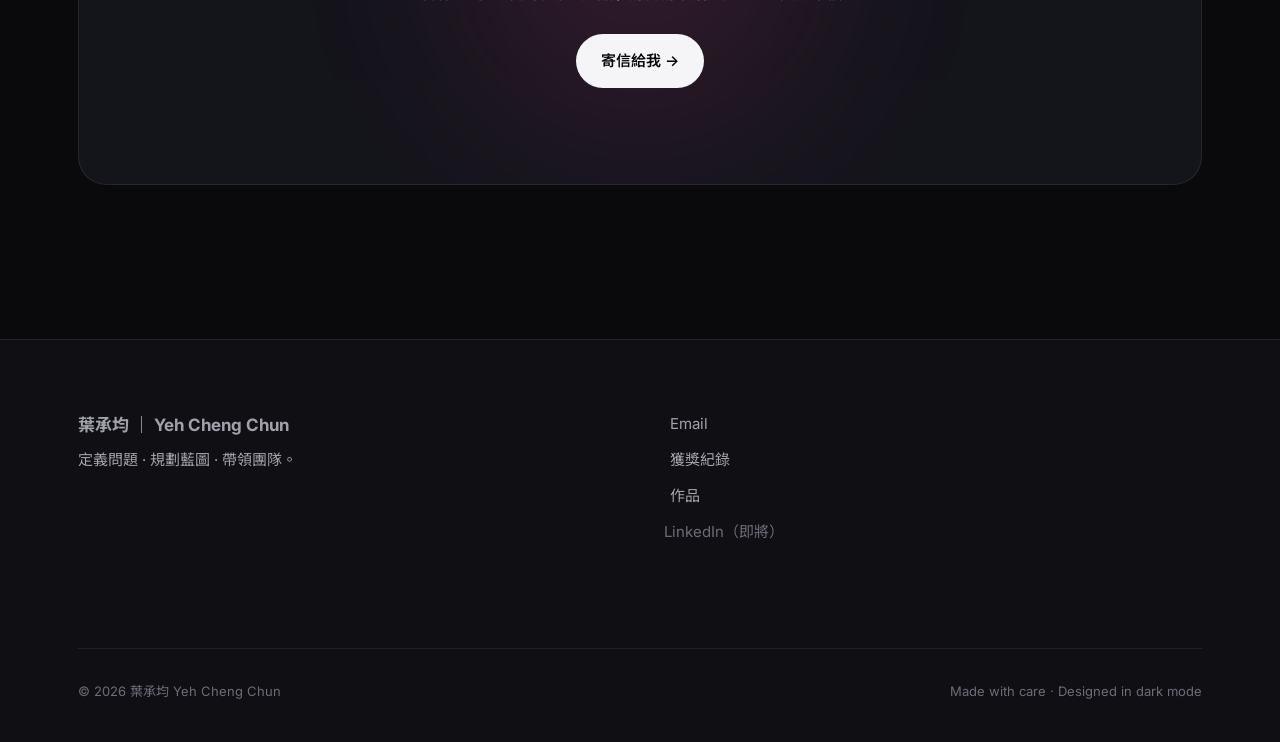
==== commit a20c8720: "移除部落格：刪除 blog.html、blog/welcome.html，並清掉所有 nav 與首頁的文章區塊 Co-Authored-By: Claude Opus 4.7 (1M context)" ====
--- a/index.html
+++ b/index.html
@@ -24,7 +24,6 @@
           <li><a href="index.html" class="active">首頁</a></li>
           <li><a href="about.html">關於</a></li>
           <li><a href="portfolio.html">作品</a></li>
-          <li><a href="blog.html">文章</a></li>
         </ul>
       </nav>
     </div>
@@ -74,41 +73,6 @@
       </div>
     </section>
 
-    <section class="section">
-      <div class="container">
-        <div class="section-header reveal">
-          <div>
-            <h2>最新文章</h2>
-            <p>關於建造、思考、與決策。</p>
-          </div>
-          <a href="blog.html" class="text-link">所有文章 →</a>
-        </div>
-        <ul class="post-list reveal">
-          <li class="post-item">
-            <a href="blog/welcome.html" class="post-row">
-              <span class="post-date">2026.05.15</span>
-              <span class="post-title">關於我，以及這個網站</span>
-              <span class="post-arrow">→</span>
-            </a>
-          </li>
-          <li class="post-item placeholder">
-            <div class="post-row">
-              <span class="post-date">即將發布</span>
-              <span class="post-title">為什麼「整合」比「精通單一技術」更重要</span>
-              <span class="post-arrow">·</span>
-            </div>
-          </li>
-          <li class="post-item placeholder">
-            <div class="post-row">
-              <span class="post-date">即將發布</span>
-              <span class="post-title">從定義問題到 POC：我的產品方法論</span>
-              <span class="post-arrow">·</span>
-            </div>
-          </li>
-        </ul>
-      </div>
-    </section>
-
     <section class="section cta-section">
       <div class="container">
         <div class="cta-card reveal">
